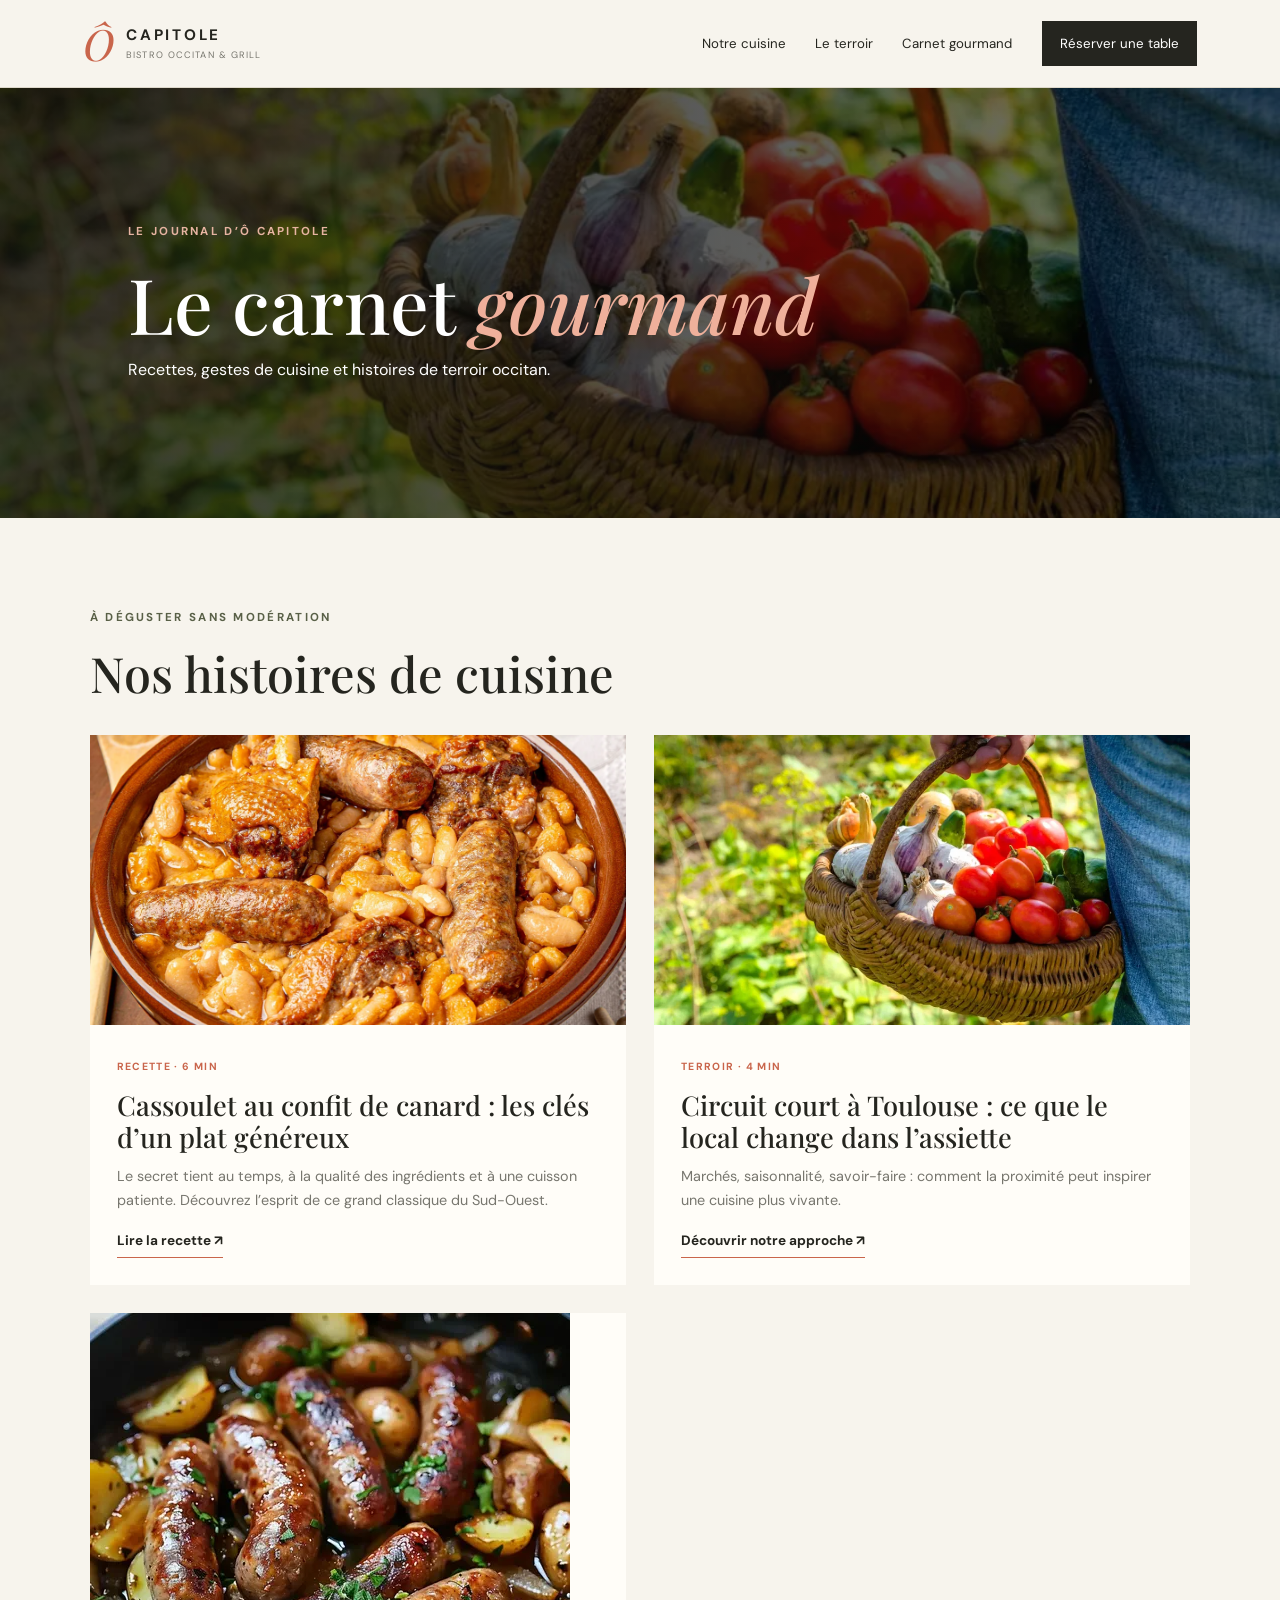
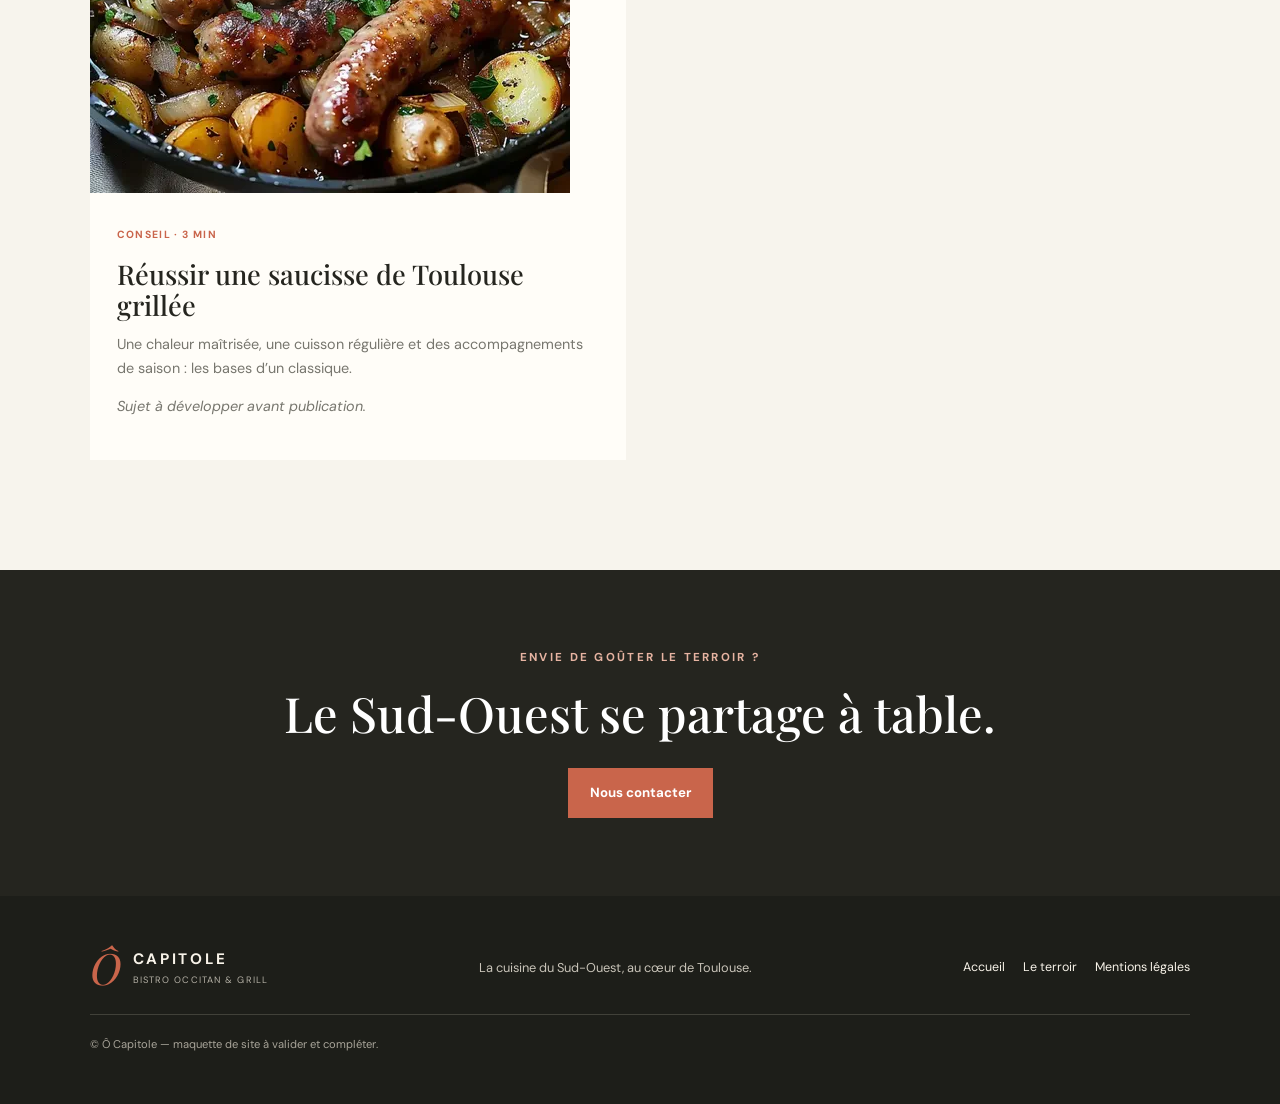
==== conseils.html @ 816a41f7 "FEAT : First commit" ====
<!doctype html>
<html lang="fr"><head><meta charset="utf-8"><meta name="viewport" content="width=device-width, initial-scale=1"><meta name="description" content="Conseils gourmands, recettes occitanes et découvertes du terroir autour de Toulouse avec Ô Capitole."><title>Le carnet gourmand — Ô Capitole</title><link rel="stylesheet" href="assets/style.css"></head>
<body><header class="site-header"><a class="brand" href="index.html"><span class="brand-mark">Ô</span><span><strong>CAPITOLE</strong><small>BISTRO OCCITAN & GRILL</small></span></a><button class="menu-toggle" aria-label="Ouvrir le menu" aria-expanded="false">☰</button><nav class="main-nav"><a href="index.html#cuisine">Notre cuisine</a><a href="producteurs-locaux.html">Le terroir</a><a href="conseils.html" aria-current="page">Carnet gourmand</a><a class="nav-cta" href="index.html#reservation">Réserver une table</a></nav></header>
<main><section class="page-hero"><img src="./assets/images/produits_locaux.webp" alt="Produits frais et ingrédients de saison"><div class="page-hero-overlay"></div><div><p class="eyebrow light">LE JOURNAL D’Ô CAPITOLE</p><h1>Le carnet <em>gourmand</em></h1><p>Recettes, gestes de cuisine et histoires de terroir occitan.</p></div></section>
<section class="section-wrap article-list"><div class="section-heading"><div><p class="eyebrow">À DÉGUSTER SANS MODÉRATION</p><h2>Nos histoires de cuisine</h2></div></div><div class="article-grid">
<article class="article-teaser"><a href="recette-cassoulet.html"><img src="./assets/images/Cassoulet-au-confit-de-canard.webp" alt="Plat mijoté rustique" loading="lazy"></a><div class="article-teaser-body"><span>RECETTE · 6 MIN</span><h2><a href="recette-cassoulet.html">Cassoulet au confit de canard : les clés d’un plat généreux</a></h2><p>Le secret tient au temps, à la qualité des ingrédients et à une cuisson patiente. Découvrez l’esprit de ce grand classique du Sud-Ouest.</p><a class="text-link" href="recette-cassoulet.html">Lire la recette ↗</a></div></article>
<article class="article-teaser"><a href="producteurs-locaux.html"><img src="./assets/images/produits_locaux.webp" alt="Étal de légumes frais" loading="lazy"></a><div class="article-teaser-body"><span>TERROIR · 4 MIN</span><h2><a href="producteurs-locaux.html">Circuit court à Toulouse : ce que le local change dans l’assiette</a></h2><p>Marchés, saisonnalité, savoir-faire : comment la proximité peut inspirer une cuisine plus vivante.</p><a class="text-link" href="producteurs-locaux.html">Découvrir notre approche ↗</a></div></article>
<article class="article-teaser"><img src="./assets/images/saucisse_toulouse_grillee.webp" alt="Viande grillée avec garniture" loading="lazy"><div class="article-teaser-body"><span>CONSEIL · 3 MIN</span><h2>Réussir une saucisse de Toulouse grillée</h2><p>Une chaleur maîtrisée, une cuisson régulière et des accompagnements de saison : les bases d’un classique.</p><p class="draft-note">Sujet à développer avant publication.</p></div></article>
</div></section><section class="reservation"><p class="eyebrow light">ENVIE DE GOÛTER LE TERROIR ?</p><h2>Le Sud-Ouest se partage à table.</h2><a class="button button-coral" href="index.html#reservation">Nous contacter</a></section></main>
<footer class="site-footer"><a class="brand brand-footer" href="index.html"><span class="brand-mark">Ô</span><span><strong>CAPITOLE</strong><small>BISTRO OCCITAN & GRILL</small></span></a><p>La cuisine du Sud-Ouest, au cœur de Toulouse.</p><div><a href="index.html">Accueil</a><a href="producteurs-locaux.html">Le terroir</a><a href="mentions-legales.html">Mentions légales</a></div><small>© Ô Capitole — maquette de site à valider et compléter.</small></footer><script src="assets/main.js"></script></body></html>
---- assets/style.css ----
@import url('https://fonts.googleapis.com/css2?family=DM+Sans:wght@400;500;600;700&family=Playfair+Display:ital,wght@0,500;0,600;0,700;1,500;1,600&display=swap');
:root{--ink:#25251f;--paper:#f7f4ed;--cream:#eee7da;--coral:#c9654b;--olive:#596047;--muted:#77766e;--serif:"Playfair Display",Georgia,serif;--sans:"DM Sans",Arial,sans-serif}
*{box-sizing:border-box}html{scroll-behavior:smooth}body{margin:0;background:var(--paper);color:var(--ink);font-family:var(--sans);line-height:1.65}a{color:inherit;text-decoration:none}img{display:block;max-width:100%;object-fit:cover}h1,h2,h3,p{margin-top:0}h1,h2,h3{font-family:var(--serif);font-weight:500;line-height:1.15}h1{font-size:clamp(2.7rem,6vw,5.6rem)}h2{font-size:clamp(2rem,3.8vw,3.3rem)}h3{font-size:1.55rem}em{color:var(--coral);font-weight:500}.site-header{height:88px;padding:0 6.5%;display:flex;align-items:center;justify-content:space-between;background:var(--paper);position:relative;z-index:10;border-bottom:1px solid #ded8cb}.brand{display:flex;gap:10px;align-items:center;letter-spacing:.12em}.brand-mark{font-family:var(--serif);font-size:2.7rem;line-height:1;color:var(--coral);font-style:italic}.brand strong,.brand small{display:block}.brand strong{font-size:.95rem;letter-spacing:.18em}.brand small{font-size:.58rem;letter-spacing:.12em;color:var(--muted)}.main-nav{display:flex;align-items:center;gap:clamp(14px,2.3vw,32px);font-size:.83rem}.main-nav a:not(.nav-cta):hover,.text-link:hover{color:var(--coral)}.nav-cta{padding:12px 18px;background:var(--ink);color:#fff!important}.menu-toggle{display:none;background:none;border:0;font-size:1.5rem}.hero{height:min(760px,calc(100vh - 88px));min-height:600px;position:relative;display:flex;align-items:center;color:white;overflow:hidden}.hero-image,.hero-shade,.page-hero>img,.page-hero-overlay,.article-hero>img,.article-hero-shade{position:absolute;inset:0;width:100%;height:100%}.hero-image{object-position:center 58%}.hero-shade{background:linear-gradient(90deg,rgba(20,22,18,.83) 0%,rgba(20,22,18,.57) 48%,rgba(20,22,18,.1) 100%)}.hero-content{position:relative;z-index:1;margin-left:10%;max-width:760px;padding:40px 24px 40px 0}.eyebrow{font-size:.72rem;letter-spacing:.2em;font-weight:700;color:var(--olive);margin-bottom:18px}.eyebrow.light{color:#e7b4a2}.hero h1{margin-bottom:22px}.hero h1 em,.manifesto h2 em,.page-hero h1 em,.article-hero h1 em{color:#efb09b}.hero-lead{font-size:1.1rem;max-width:520px;color:#f2eee8}.hero-actions{display:flex;gap:12px;flex-wrap:wrap;margin:30px 0 25px}.button{display:inline-flex;align-items:center;justify-content:center;padding:14px 22px;font-size:.83rem;font-weight:700;transition:transform .2s,background .2s}.button:hover{transform:translateY(-2px)}.button-coral{background:var(--coral);color:#fff}.button-outline{border:1px solid rgba(255,255,255,.8);color:white}.button-dark{background:var(--ink);color:white}.hero-note{font-size:.75rem;color:#eee7dc}.hero-note span{color:#e7a28a;margin-right:8px}.hero-stamp{position:absolute;right:8%;bottom:9%;z-index:2;border:1px solid rgba(255,255,255,.65);border-radius:50%;width:126px;height:126px;display:flex;flex-direction:column;align-items:center;justify-content:center;text-align:center;transform:rotate(8deg)}.hero-stamp strong{font-family:var(--serif);font-size:2rem;line-height:1.1}.hero-stamp span{font-size:.6rem;letter-spacing:.15em;line-height:1.4}.section-wrap{width:min(1180px,86%);margin:0 auto}.intro{display:grid;grid-template-columns:1fr 1fr;gap:8%;align-items:center;padding:110px 0}.intro h2{margin:0}.intro>p{font-size:1.02rem;color:#5d5c54;max-width:540px;margin:0}.specialties{padding:20px 0 110px}.section-heading{display:flex;justify-content:space-between;align-items:end;gap:25px;margin-bottom:34px}.section-heading h2{margin-bottom:0}.text-link{font-size:.85rem;font-weight:700;border-bottom:1px solid var(--coral);padding-bottom:5px;display:inline-block}.dish-grid{display:grid;grid-template-columns:repeat(3,1fr);gap:22px}.dish-card{background:#fffdf8}.dish-card img{width:100%;height:260px}.dish-info{padding:25px 24px 28px}.dish-number,.journal-card span,.article-teaser-body>span{font-size:.65rem;font-weight:700;letter-spacing:.13em;color:var(--coral)}.dish-info h3{margin:12px 0}.dish-info p{font-size:.88rem;color:var(--muted);margin-bottom:0}.disclaimer{font-size:.75rem;color:#77766e;font-style:italic;margin-top:18px}.manifesto{position:relative;min-height:550px;display:flex;align-items:center;color:white;overflow:hidden}.manifesto>img{position:absolute;inset:0;width:100%;height:100%;filter:brightness(.53)}.manifesto-panel{position:relative;max-width:690px;margin-left:12%;padding:70px 30px 70px 0}.manifesto h2{font-size:clamp(2.2rem,4.3vw,3.8rem)}.manifesto-panel>p:not(.eyebrow){max-width:540px;color:#eee9df}.manifesto .button{margin-top:14px}.experience{display:grid;grid-template-columns:1fr 1fr;gap:8%;align-items:center;padding:110px 0}.experience p:not(.eyebrow){color:var(--muted)}.experience img{height:460px;width:100%}.features{display:flex;flex-wrap:wrap;gap:12px 22px;margin-top:26px;font-size:.78rem;font-weight:600}.features span:before{content:"✦";color:var(--coral);margin-right:7px}.journal{padding:15px 0 110px}.journal-grid{display:grid;grid-template-columns:1fr 1fr;gap:24px}.journal-card{display:grid;grid-template-columns:44% 1fr;background:#fffdf8}.journal-card img{height:100%;min-height:230px;width:100%}.journal-card>div{padding:25px}.journal-card h3{margin:12px 0;font-size:1.45rem}.journal-card p{color:var(--muted);font-size:.85rem;margin:0}.reservation{padding:78px 20px;text-align:center;background:var(--ink);color:white}.reservation h2{margin-bottom:12px}.reservation>p:not(.eyebrow){color:#d7d2c8}.reservation .button{margin-top:15px}.reservation small{display:block;margin-top:15px;font-size:.7rem;color:#b8b4aa}.location{display:grid;grid-template-columns:1fr 1fr;gap:10%;padding:95px 0;align-items:center}.location p{color:var(--muted)}.location-note{min-height:210px;background:var(--cream);display:flex;flex-direction:column;align-items:center;justify-content:center;text-align:center;padding:28px}.location-icon{font-size:2.2rem;color:var(--coral)}.location-note strong{letter-spacing:.2em}.location-note small{font-size:.72rem;color:var(--muted);margin-top:18px}.site-footer{background:#1d1e19;color:#f8f3e9;padding:50px 7%;display:flex;align-items:center;justify-content:space-between;gap:25px;flex-wrap:wrap}.brand-footer small{color:#b5b1a6}.site-footer p{font-size:.8rem;color:#c9c4b9;margin:0}.site-footer>div{display:flex;gap:18px;font-size:.78rem}.site-footer>small{width:100%;border-top:1px solid #414139;padding-top:20px;color:#a8a499;font-size:.7rem}.page-hero{height:430px;position:relative;display:flex;align-items:center;color:white;overflow:hidden}.page-hero>img{filter:brightness(.47)}.page-hero-overlay{background:linear-gradient(90deg,rgba(20,22,18,.65),transparent)}.page-hero>div:last-child{position:relative;margin-left:10%;max-width:740px;padding-right:25px}.page-hero h1{margin-bottom:10px}.page-hero p:last-child{margin-bottom:0}.article-list{padding:90px 0 110px}.article-grid{display:grid;grid-template-columns:repeat(2,1fr);gap:28px}.article-teaser{background:#fffdf8}.article-teaser>a:first-child img{width:100%;height:290px}.article-teaser-body{padding:27px}.article-teaser-body h2{font-size:1.7rem;margin:12px 0}.article-teaser-body h2 a:hover{color:var(--coral)}.article-teaser-body p{color:var(--muted);font-size:.9rem}.draft-note{font-style:italic;font-size:.78rem}.article-hero{position:relative;min-height:530px;display:flex;align-items:end;color:white;overflow:hidden}.article-hero>img{filter:brightness(.45)}.article-hero-shade{background:linear-gradient(0deg,rgba(19,20,17,.86),rgba(19,20,17,.05) 100%)}.article-hero>div:last-child{position:relative;max-width:900px;margin:0 auto;width:80%;padding:60px 0}.article-hero h1{font-size:clamp(2.4rem,5vw,4.5rem);max-width:900px;margin:15px 0}.article-hero>div:last-child>p:last-child{max-width:650px;color:#eee8dd}.back-link{font-size:.8rem;border-bottom:1px solid rgba(255,255,255,.7);padding-bottom:4px}.prose{max-width:760px;margin:0 auto}.article-body{padding:70px 24px 90px}.prose p,.prose li{color:#56564f}.prose .lead{font-family:var(--serif);font-size:1.4rem;line-height:1.5;color:var(--ink)}.prose h2{font-size:2rem;margin-top:45px;margin-bottom:16px}.prose li{padding-left:5px;margin-bottom:9px}.prose ul,.prose ol{padding-left:24px}.recipe-meta{display:flex;gap:12px;flex-wrap:wrap;margin:28px 0;padding:20px 0;border-top:1px solid #d9d2c5;border-bottom:1px solid #d9d2c5}.recipe-meta span{display:flex;flex-direction:column;min-width:130px;font-size:.83rem}.recipe-meta strong{font-size:.68rem;letter-spacing:.1em;text-transform:uppercase;color:var(--olive)}blockquote{font-family:var(--serif);font-size:1.55rem;line-height:1.5;border-left:3px solid var(--coral);padding:8px 0 8px 25px;margin:38px 0;color:var(--olive)}.related{padding:0 0 90px}.related h2{margin-bottom:20px}.legal{padding:70px 0 100px;min-height:65vh}.legal h1{font-size:3.4rem}.legal h2{font-size:1.7rem;margin-top:30px}.legal p{max-width:800px}
@media(max-width:900px){.site-header{padding:0 5%;height:78px}.menu-toggle{display:block;cursor:pointer}.main-nav{display:none;position:absolute;top:78px;left:0;right:0;background:var(--paper);padding:24px 6%;align-items:stretch;flex-direction:column;gap:18px;border-bottom:1px solid #ded8cb}.main-nav.is-open{display:flex}.nav-cta{text-align:center}.hero{min-height:620px}.hero-content{margin-left:7%;max-width:650px}.hero-stamp{right:5%;bottom:5%;width:100px;height:100px}.intro{padding:80px 0;gap:5%}.dish-grid{gap:14px}.dish-card img{height:210px}.dish-info{padding:20px 17px}.dish-info h3{font-size:1.3rem}.experience{padding:80px 0;gap:5%}.experience img{height:390px}.journal-card{grid-template-columns:1fr}.journal-card img{height:200px}.journal-card>div{padding:20px}.site-footer{align-items:flex-start}.site-footer p{width:100%}}
@media(max-width:620px){.hero{min-height:660px;height:auto}.hero-content{margin-left:7%;padding:65px 22px 110px 0}.hero-shade{background:linear-gradient(90deg,rgba(20,22,18,.83),rgba(20,22,18,.36))}.hero-stamp{width:80px;height:80px;right:5%;bottom:4%}.hero-stamp strong{font-size:1.35rem}.hero-stamp span{font-size:.48rem}.hero-note{max-width:280px}.intro,.experience,.location{grid-template-columns:1fr;gap:24px}.intro{padding:70px 0}.specialties{padding-bottom:70px}.section-heading{align-items:flex-start;flex-direction:column}.dish-grid,.article-grid{grid-template-columns:1fr}.dish-card img{height:260px}.manifesto{min-height:590px}.manifesto-panel{margin-left:7%;padding-right:7%}.experience{padding:70px 0}.experience img{height:300px}.journal{padding-bottom:70px}.journal-grid{grid-template-columns:1fr}.journal-card{grid-template-columns:40% 1fr}.journal-card img{height:100%;min-height:210px}.journal-card h3{font-size:1.15rem}.journal-card>div{padding:17px}.location{padding:70px 0}.site-footer{padding:40px 7%;gap:18px}.site-footer>div{flex-wrap:wrap}.page-hero{height:380px}.page-hero>div:last-child{margin-left:7%}.article-hero{min-height:520px}.article-hero>div:last-child{width:86%;padding:45px 0}.article-body{padding:50px 7% 70px}.prose .lead{font-size:1.2rem}.prose h2{font-size:1.7rem}.recipe-meta{gap:15px}.recipe-meta span{min-width:42%}}
@media(prefers-reduced-motion:reduce){html{scroll-behavior:auto}*,*::before,*::after{transition:none!important}}
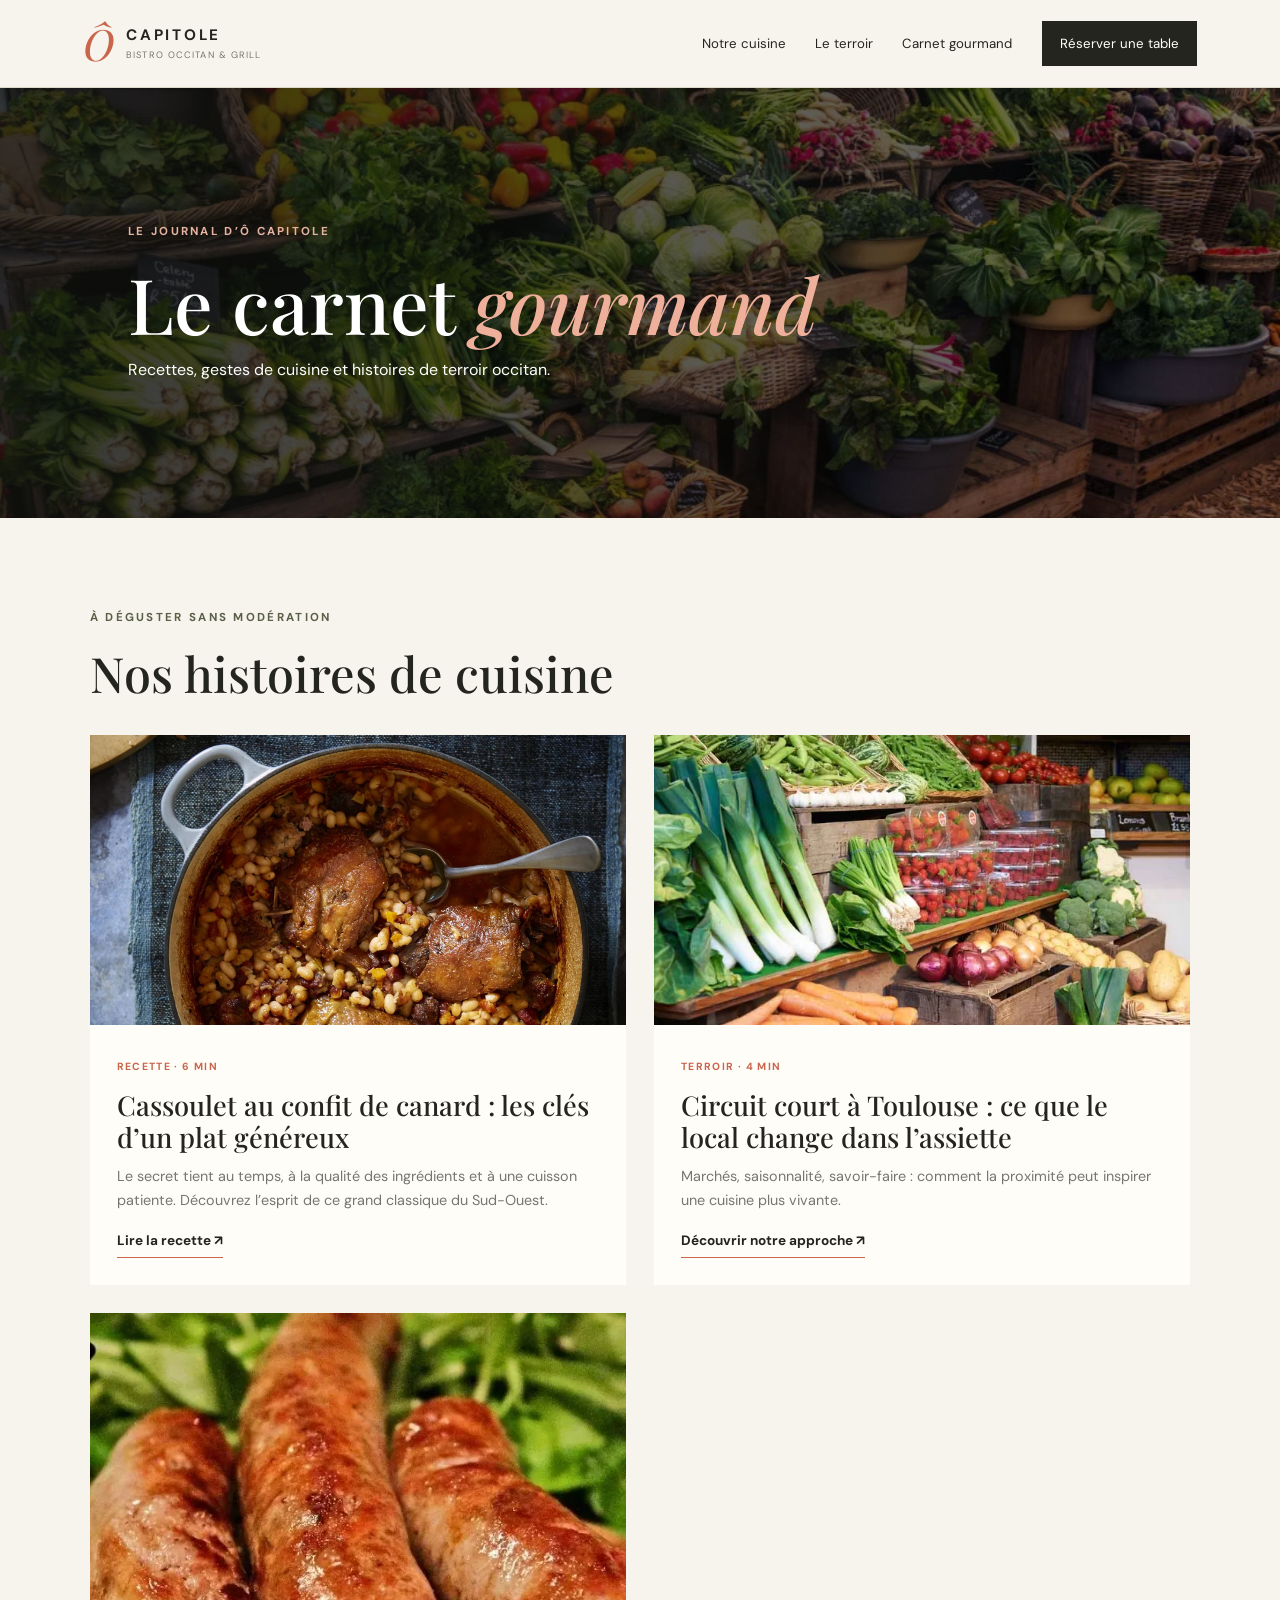
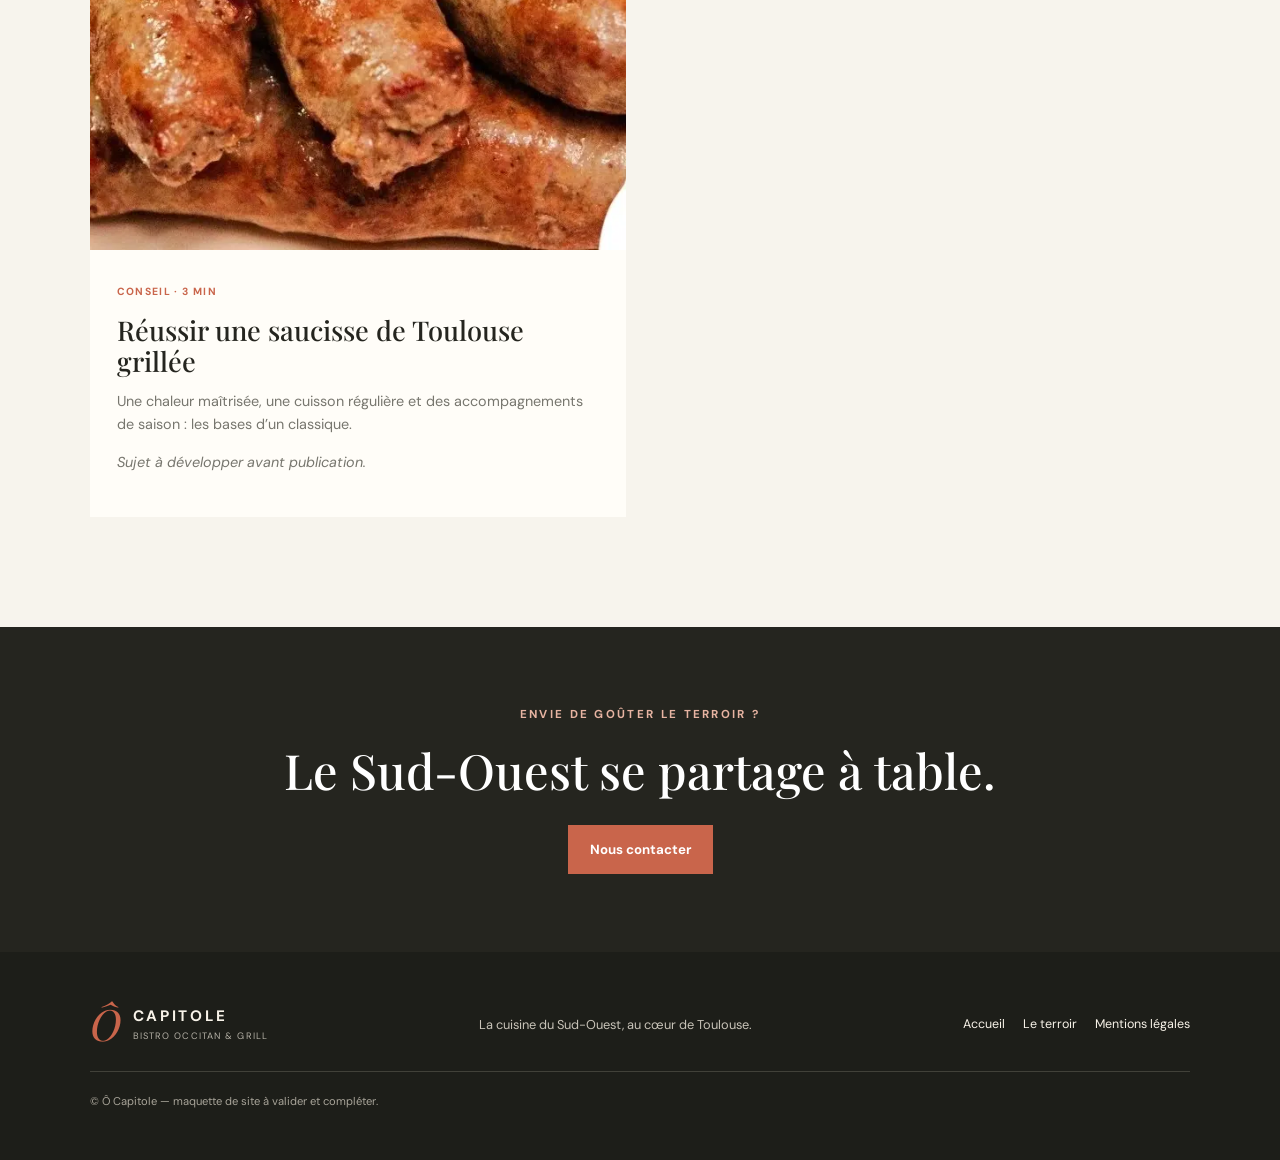
==== commit ca634dad: "UPDATE : Mise à jour des images converti en webp" ====
--- a/conseils.html
+++ b/conseils.html
@@ -1,10 +1,10 @@
 <!doctype html>
 <html lang="fr"><head><meta charset="utf-8"><meta name="viewport" content="width=device-width, initial-scale=1"><meta name="description" content="Conseils gourmands, recettes occitanes et découvertes du terroir autour de Toulouse avec Ô Capitole."><title>Le carnet gourmand — Ô Capitole</title><link rel="stylesheet" href="assets/style.css"></head>
 <body><header class="site-header"><a class="brand" href="index.html"><span class="brand-mark">Ô</span><span><strong>CAPITOLE</strong><small>BISTRO OCCITAN & GRILL</small></span></a><button class="menu-toggle" aria-label="Ouvrir le menu" aria-expanded="false">☰</button><nav class="main-nav"><a href="index.html#cuisine">Notre cuisine</a><a href="producteurs-locaux.html">Le terroir</a><a href="conseils.html" aria-current="page">Carnet gourmand</a><a class="nav-cta" href="index.html#reservation">Réserver une table</a></nav></header>
-<main><section class="page-hero"><img src="./assets/images/produits_locaux.webp" alt="Produits frais et ingrédients de saison"><div class="page-hero-overlay"></div><div><p class="eyebrow light">LE JOURNAL D’Ô CAPITOLE</p><h1>Le carnet <em>gourmand</em></h1><p>Recettes, gestes de cuisine et histoires de terroir occitan.</p></div></section>
+<main><section class="page-hero"><img src="./assets/images/produit-locaux1.webp" alt="Produits frais et ingrédients de saison"><div class="page-hero-overlay"></div><div><p class="eyebrow light">LE JOURNAL D’Ô CAPITOLE</p><h1>Le carnet <em>gourmand</em></h1><p>Recettes, gestes de cuisine et histoires de terroir occitan.</p></div></section>
 <section class="section-wrap article-list"><div class="section-heading"><div><p class="eyebrow">À DÉGUSTER SANS MODÉRATION</p><h2>Nos histoires de cuisine</h2></div></div><div class="article-grid">
-<article class="article-teaser"><a href="recette-cassoulet.html"><img src="./assets/images/Cassoulet-au-confit-de-canard.webp" alt="Plat mijoté rustique" loading="lazy"></a><div class="article-teaser-body"><span>RECETTE · 6 MIN</span><h2><a href="recette-cassoulet.html">Cassoulet au confit de canard : les clés d’un plat généreux</a></h2><p>Le secret tient au temps, à la qualité des ingrédients et à une cuisson patiente. Découvrez l’esprit de ce grand classique du Sud-Ouest.</p><a class="text-link" href="recette-cassoulet.html">Lire la recette ↗</a></div></article>
-<article class="article-teaser"><a href="producteurs-locaux.html"><img src="./assets/images/produits_locaux.webp" alt="Étal de légumes frais" loading="lazy"></a><div class="article-teaser-body"><span>TERROIR · 4 MIN</span><h2><a href="producteurs-locaux.html">Circuit court à Toulouse : ce que le local change dans l’assiette</a></h2><p>Marchés, saisonnalité, savoir-faire : comment la proximité peut inspirer une cuisine plus vivante.</p><a class="text-link" href="producteurs-locaux.html">Découvrir notre approche ↗</a></div></article>
-<article class="article-teaser"><img src="./assets/images/saucisse_toulouse_grillee.webp" alt="Viande grillée avec garniture" loading="lazy"><div class="article-teaser-body"><span>CONSEIL · 3 MIN</span><h2>Réussir une saucisse de Toulouse grillée</h2><p>Une chaleur maîtrisée, une cuisson régulière et des accompagnements de saison : les bases d’un classique.</p><p class="draft-note">Sujet à développer avant publication.</p></div></article>
+<article class="article-teaser"><a href="recette-cassoulet.html"><img src="./assets/images/cassoulet-confit-de-canard3.webp" alt="Plat mijoté rustique" loading="lazy"></a><div class="article-teaser-body"><span>RECETTE · 6 MIN</span><h2><a href="recette-cassoulet.html">Cassoulet au confit de canard : les clés d’un plat généreux</a></h2><p>Le secret tient au temps, à la qualité des ingrédients et à une cuisson patiente. Découvrez l’esprit de ce grand classique du Sud-Ouest.</p><a class="text-link" href="recette-cassoulet.html">Lire la recette ↗</a></div></article>
+<article class="article-teaser"><a href="producteurs-locaux.html"><img src="./assets/images/produit-locaux2.webp" alt="Étal de légumes frais" loading="lazy"></a><div class="article-teaser-body"><span>TERROIR · 4 MIN</span><h2><a href="producteurs-locaux.html">Circuit court à Toulouse : ce que le local change dans l’assiette</a></h2><p>Marchés, saisonnalité, savoir-faire : comment la proximité peut inspirer une cuisine plus vivante.</p><a class="text-link" href="producteurs-locaux.html">Découvrir notre approche ↗</a></div></article>
+<article class="article-teaser"><img src="./assets/images/saucisse_toulouse_grillee2.webp" alt="Viande grillée avec garniture" loading="lazy"><div class="article-teaser-body"><span>CONSEIL · 3 MIN</span><h2>Réussir une saucisse de Toulouse grillée</h2><p>Une chaleur maîtrisée, une cuisson régulière et des accompagnements de saison : les bases d’un classique.</p><p class="draft-note">Sujet à développer avant publication.</p></div></article>
 </div></section><section class="reservation"><p class="eyebrow light">ENVIE DE GOÛTER LE TERROIR ?</p><h2>Le Sud-Ouest se partage à table.</h2><a class="button button-coral" href="index.html#reservation">Nous contacter</a></section></main>
 <footer class="site-footer"><a class="brand brand-footer" href="index.html"><span class="brand-mark">Ô</span><span><strong>CAPITOLE</strong><small>BISTRO OCCITAN & GRILL</small></span></a><p>La cuisine du Sud-Ouest, au cœur de Toulouse.</p><div><a href="index.html">Accueil</a><a href="producteurs-locaux.html">Le terroir</a><a href="mentions-legales.html">Mentions légales</a></div><small>© Ô Capitole — maquette de site à valider et compléter.</small></footer><script src="assets/main.js"></script></body></html>
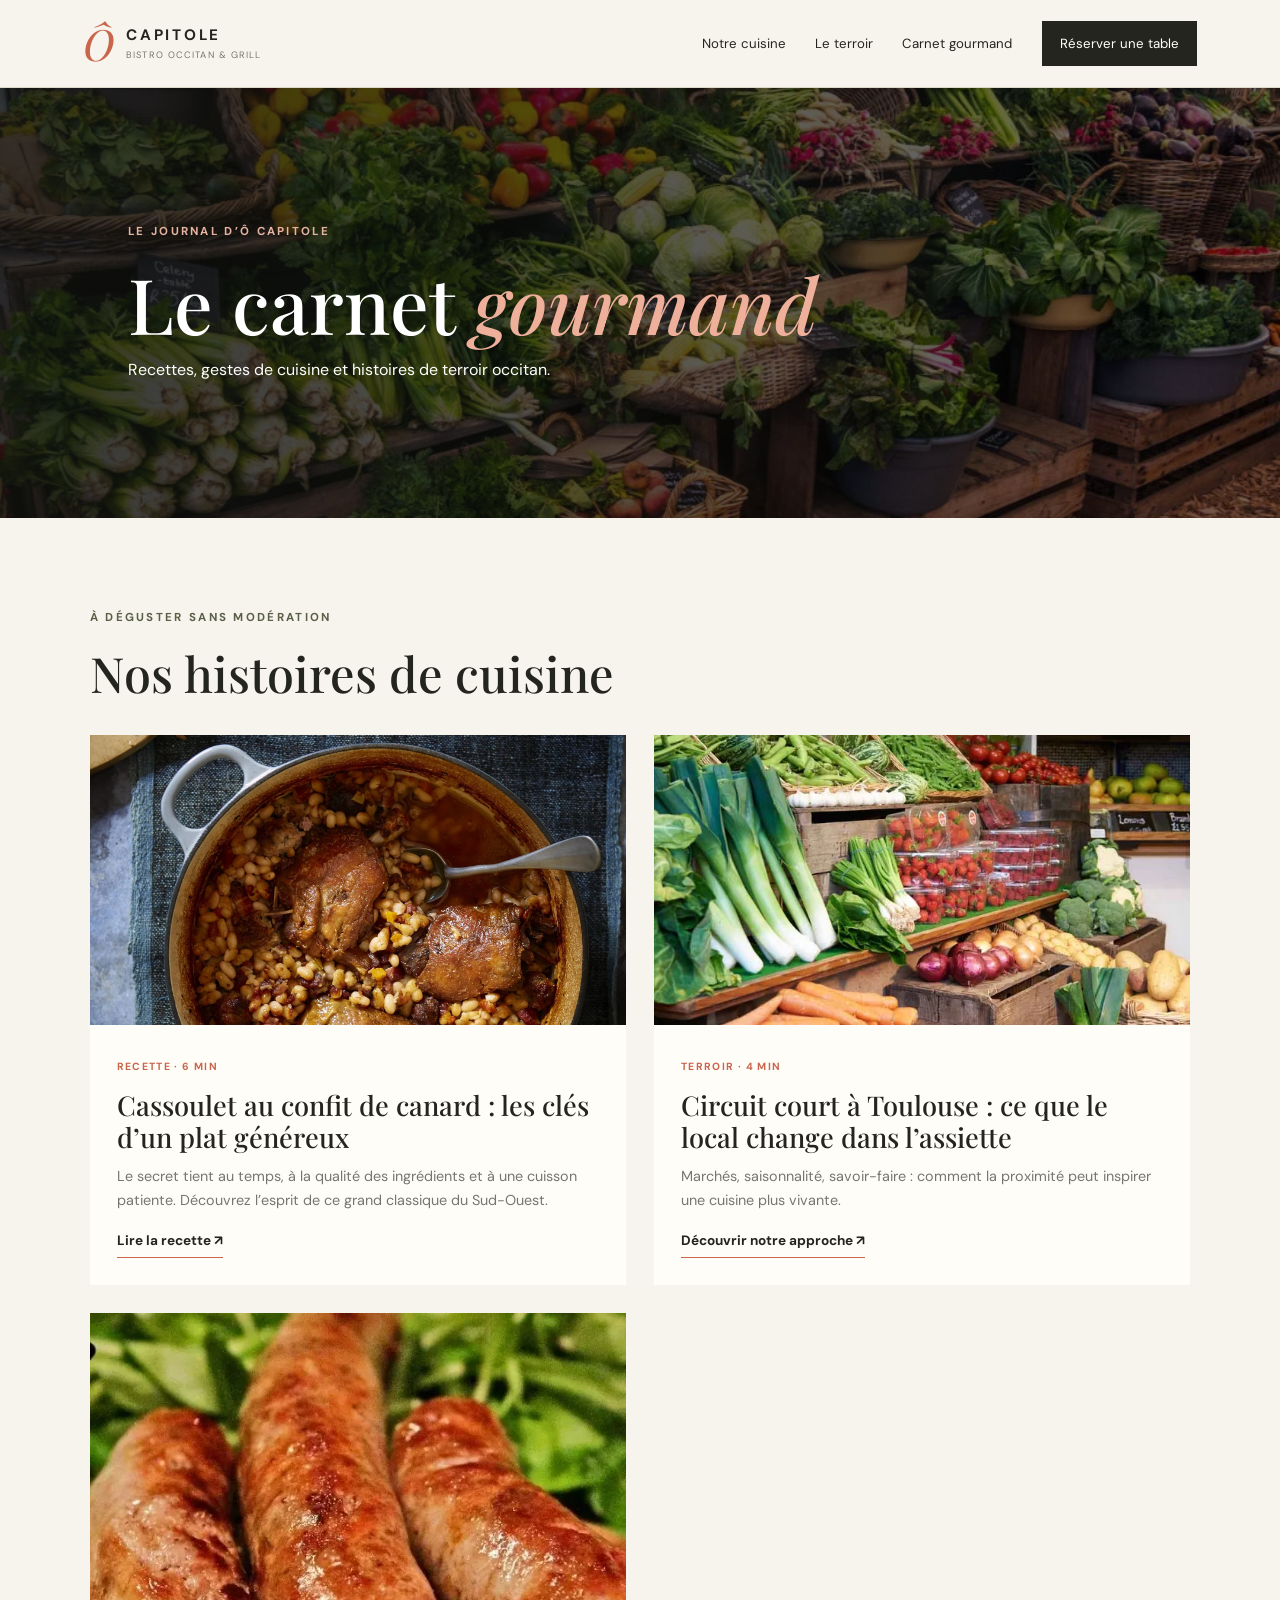
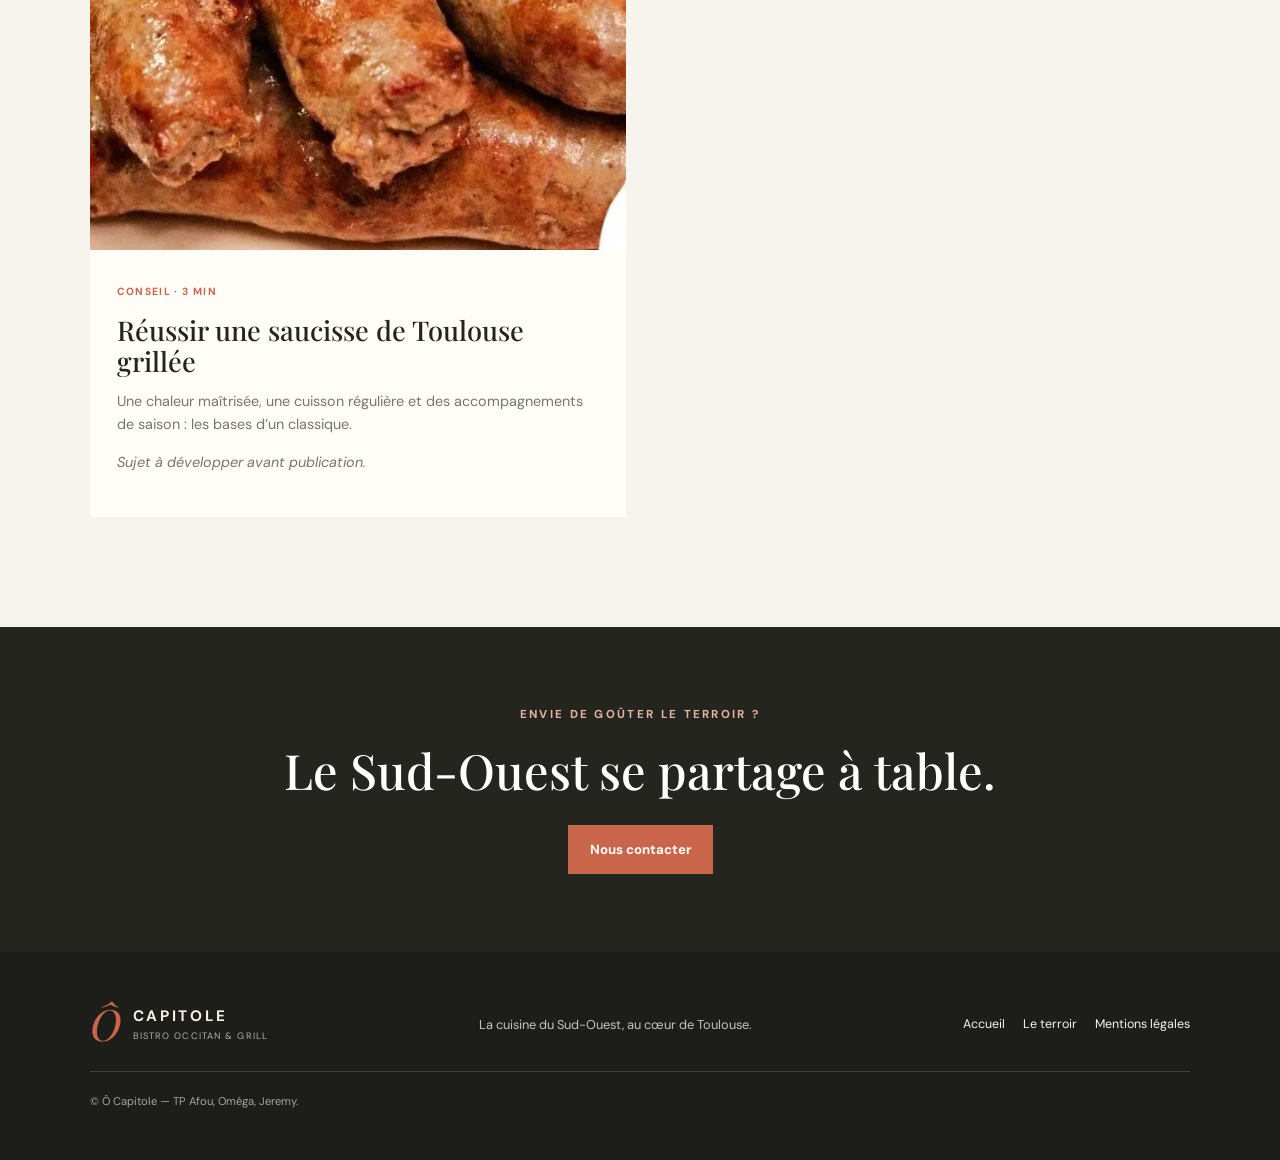
==== commit c1678274: "UPDATE : HEAD SEO, SMO" ====
--- a/conseils.html
+++ b/conseils.html
@@ -1,10 +1,128 @@
 <!doctype html>
-<html lang="fr"><head><meta charset="utf-8"><meta name="viewport" content="width=device-width, initial-scale=1"><meta name="description" content="Conseils gourmands, recettes occitanes et découvertes du terroir autour de Toulouse avec Ô Capitole."><title>Le carnet gourmand — Ô Capitole</title><link rel="stylesheet" href="assets/style.css"></head>
-<body><header class="site-header"><a class="brand" href="index.html"><span class="brand-mark">Ô</span><span><strong>CAPITOLE</strong><small>BISTRO OCCITAN & GRILL</small></span></a><button class="menu-toggle" aria-label="Ouvrir le menu" aria-expanded="false">☰</button><nav class="main-nav"><a href="index.html#cuisine">Notre cuisine</a><a href="producteurs-locaux.html">Le terroir</a><a href="conseils.html" aria-current="page">Carnet gourmand</a><a class="nav-cta" href="index.html#reservation">Réserver une table</a></nav></header>
-<main><section class="page-hero"><img src="./assets/images/produit-locaux1.webp" alt="Produits frais et ingrédients de saison"><div class="page-hero-overlay"></div><div><p class="eyebrow light">LE JOURNAL D’Ô CAPITOLE</p><h1>Le carnet <em>gourmand</em></h1><p>Recettes, gestes de cuisine et histoires de terroir occitan.</p></div></section>
-<section class="section-wrap article-list"><div class="section-heading"><div><p class="eyebrow">À DÉGUSTER SANS MODÉRATION</p><h2>Nos histoires de cuisine</h2></div></div><div class="article-grid">
-<article class="article-teaser"><a href="recette-cassoulet.html"><img src="./assets/images/cassoulet-confit-de-canard3.webp" alt="Plat mijoté rustique" loading="lazy"></a><div class="article-teaser-body"><span>RECETTE · 6 MIN</span><h2><a href="recette-cassoulet.html">Cassoulet au confit de canard : les clés d’un plat généreux</a></h2><p>Le secret tient au temps, à la qualité des ingrédients et à une cuisson patiente. Découvrez l’esprit de ce grand classique du Sud-Ouest.</p><a class="text-link" href="recette-cassoulet.html">Lire la recette ↗</a></div></article>
-<article class="article-teaser"><a href="producteurs-locaux.html"><img src="./assets/images/produit-locaux2.webp" alt="Étal de légumes frais" loading="lazy"></a><div class="article-teaser-body"><span>TERROIR · 4 MIN</span><h2><a href="producteurs-locaux.html">Circuit court à Toulouse : ce que le local change dans l’assiette</a></h2><p>Marchés, saisonnalité, savoir-faire : comment la proximité peut inspirer une cuisine plus vivante.</p><a class="text-link" href="producteurs-locaux.html">Découvrir notre approche ↗</a></div></article>
-<article class="article-teaser"><img src="./assets/images/saucisse_toulouse_grillee2.webp" alt="Viande grillée avec garniture" loading="lazy"><div class="article-teaser-body"><span>CONSEIL · 3 MIN</span><h2>Réussir une saucisse de Toulouse grillée</h2><p>Une chaleur maîtrisée, une cuisson régulière et des accompagnements de saison : les bases d’un classique.</p><p class="draft-note">Sujet à développer avant publication.</p></div></article>
-</div></section><section class="reservation"><p class="eyebrow light">ENVIE DE GOÛTER LE TERROIR ?</p><h2>Le Sud-Ouest se partage à table.</h2><a class="button button-coral" href="index.html#reservation">Nous contacter</a></section></main>
-<footer class="site-footer"><a class="brand brand-footer" href="index.html"><span class="brand-mark">Ô</span><span><strong>CAPITOLE</strong><small>BISTRO OCCITAN & GRILL</small></span></a><p>La cuisine du Sud-Ouest, au cœur de Toulouse.</p><div><a href="index.html">Accueil</a><a href="producteurs-locaux.html">Le terroir</a><a href="mentions-legales.html">Mentions légales</a></div><small>© Ô Capitole — maquette de site à valider et compléter.</small></footer><script src="assets/main.js"></script></body></html>+<html lang="fr">
+<head>
+  <meta charset="utf-8">
+  <meta name="viewport" content="width=device-width, initial-scale=1">
+  
+  <!-- SEO de base -->
+  <title>Le carnet gourmand — Conseils et Recettes de l'Ô Capitole Toulouse</title>
+  <meta name="description" content="Conseils gourmands, recettes occitanes traditionnelles et découvertes du terroir autour de Toulouse avec Ô Capitole.">
+  <meta name="robots" content="index, follow">
+  <link rel="canonical" href="https://www.ocapitole.fr/conseils.html">
+  <meta name="theme-color" content="#25251f">
+
+  <!-- Open Graph / SMO (Partage Réseaux Sociaux) -->
+  <meta property="og:type" content="website">
+  <meta property="og:url" content="https://www.ocapitole.fr/conseils.html">
+  <meta property="og:title" content="Le carnet gourmand — Ô Capitole Toulouse">
+  <meta property="og:description" content="Recettes, gestes de cuisine et histoires de terroir occitan à Toulouse.">
+  <meta property="og:image" content="https://www.ocapitole.fr/assets/images/produit-locaux1.webp">
+  <meta property="og:locale" content="fr_FR">
+
+  <!-- Twitter Cards -->
+  <meta name="twitter:card" content="summary_large_image">
+  <meta name="twitter:title" content="Le carnet gourmand — Ô Capitole Toulouse">
+  <meta name="twitter:description" content="Recettes, gestes de cuisine et histoires de terroir occitan.">
+  <meta name="twitter:image" content="https://www.ocapitole.fr/assets/images/produit-locaux1.webp">
+
+  <!-- Stylesheet -->
+  <link rel="stylesheet" href="assets/style.css">
+</head>
+<body>
+<header class="site-header">
+  <a class="brand" href="index.html" aria-label="Ô Capitole, accueil">
+    <span class="brand-mark">Ô</span>
+    <span><strong>CAPITOLE</strong><small>BISTRO OCCITAN & GRILL</small></span>
+  </a>
+  <button class="menu-toggle" aria-label="Ouvrir le menu" aria-expanded="false">☰</button>
+  <nav class="main-nav" aria-label="Navigation principale">
+    <a href="index.html#cuisine">Notre cuisine</a>
+    <a href="producteurs-locaux.html">Le terroir</a>
+    <a href="conseils.html" aria-current="page">Carnet gourmand</a>
+    <a class="nav-cta" href="index.html#reservation">Réserver une table</a>
+  </nav>
+</header>
+
+<main>
+  <section class="page-hero">
+    <img src="./assets/images/produit-locaux1.webp" alt="Produits frais et ingrédients de saison du terroir toulousain">
+    <div class="page-hero-overlay"></div>
+    <div>
+      <p class="eyebrow light">LE JOURNAL D’Ô CAPITOLE</p>
+      <h1>Le carnet <em>gourmand</em></h1>
+      <p>Recettes, gestes de cuisine et histoires de terroir occitan.</p>
+    </div>
+  </section>
+
+  <section class="section-wrap article-list">
+    <div class="section-heading">
+      <div>
+        <p class="eyebrow">À DÉGUSTER SANS MODÉRATION</p>
+        <h2>Nos histoires de cuisine</h2>
+      </div>
+    </div>
+    
+    <div class="article-grid">
+      <!-- Article 1 -->
+      <article class="article-teaser">
+        <a href="recette-cassoulet.html">
+          <img src="./assets/images/cassoulet-confit-de-canard3.webp" alt="Plat de cassoulet mijoté rustique aux saveurs du Sud-Ouest" loading="lazy">
+        </a>
+        <div class="article-teaser-body">
+          <span>RECETTE · 6 MIN</span>
+          <h2><a href="recette-cassoulet.html">Cassoulet au confit de canard : les clés d’un plat généreux</a></h2>
+          <p>Le secret tient au temps, à la qualité des ingrédients et à une cuisson patiente. Découvrez l’esprit de ce grand classique du Sud-Ouest.</p>
+          <a class="text-link" href="recette-cassoulet.html">Lire la recette ↗</a>
+        </div>
+      </article>
+
+      <!-- Article 2 -->
+      <article class="article-teaser">
+        <a href="producteurs-locaux.html">
+          <img src="./assets/images/produit-locaux2.webp" alt="Étal de légumes frais issus de producteurs locaux près de Toulouse" loading="lazy">
+        </a>
+        <div class="article-teaser-body">
+          <span>TERROIR · 4 MIN</span>
+          <h2><a href="producteurs-locaux.html">Circuit court à Toulouse : ce que le local change dans l’assiette</a></h2>
+          <p>Marchés, saisonnalité, savoir-faire : comment la proximité peut inspirer une cuisine plus vivante.</p>
+          <a class="text-link" href="producteurs-locaux.html">Découvrir notre approche ↗</a>
+        </div>
+      </article>
+
+      <!-- Article 3 (Brouillon) -->
+      <article class="article-teaser">
+        <img src="./assets/images/saucisse_toulouse_grillee2.webp" alt="Saucisse de Toulouse grillée avec garniture de saison" loading="lazy">
+        <div class="article-teaser-body">
+          <span>CONSEIL · 3 MIN</span>
+          <h2>Réussir une saucisse de Toulouse grillée</h2>
+          <p>Une chaleur maîtrisée, une cuisson régulière et des accompagnements de saison : les bases d’un classique.</p>
+          <p class="draft-note">Sujet à développer avant publication.</p>
+        </div>
+      </article>
+    </div>
+  </section>
+
+  <section class="reservation">
+    <p class="eyebrow light">ENVIE DE GOÛTER LE TERROIR ?</p>
+    <h2>Le Sud-Ouest se partage à table.</h2>
+    <a class="button button-coral" href="index.html#reservation">Nous contacter</a>
+  </section>
+</main>
+
+<footer class="site-footer">
+  <a class="brand brand-footer" href="index.html">
+    <span class="brand-mark">Ô</span>
+    <span><strong>CAPITOLE</strong><small>BISTRO OCCITAN & GRILL</small></span>
+  </a>
+  <p>La cuisine du Sud-Ouest, au cœur de Toulouse.</p>
+  <div>
+    <a href="index.html">Accueil</a>
+    <a href="producteurs-locaux.html">Le terroir</a>
+    <a href="mentions-legales.html">Mentions légales</a>
+  </div>
+  <small>© Ô Capitole — TP Afou, Oméga, Jeremy.</small>
+</footer>
+
+<script src="assets/main.js"></script>
+</body>
+</html>
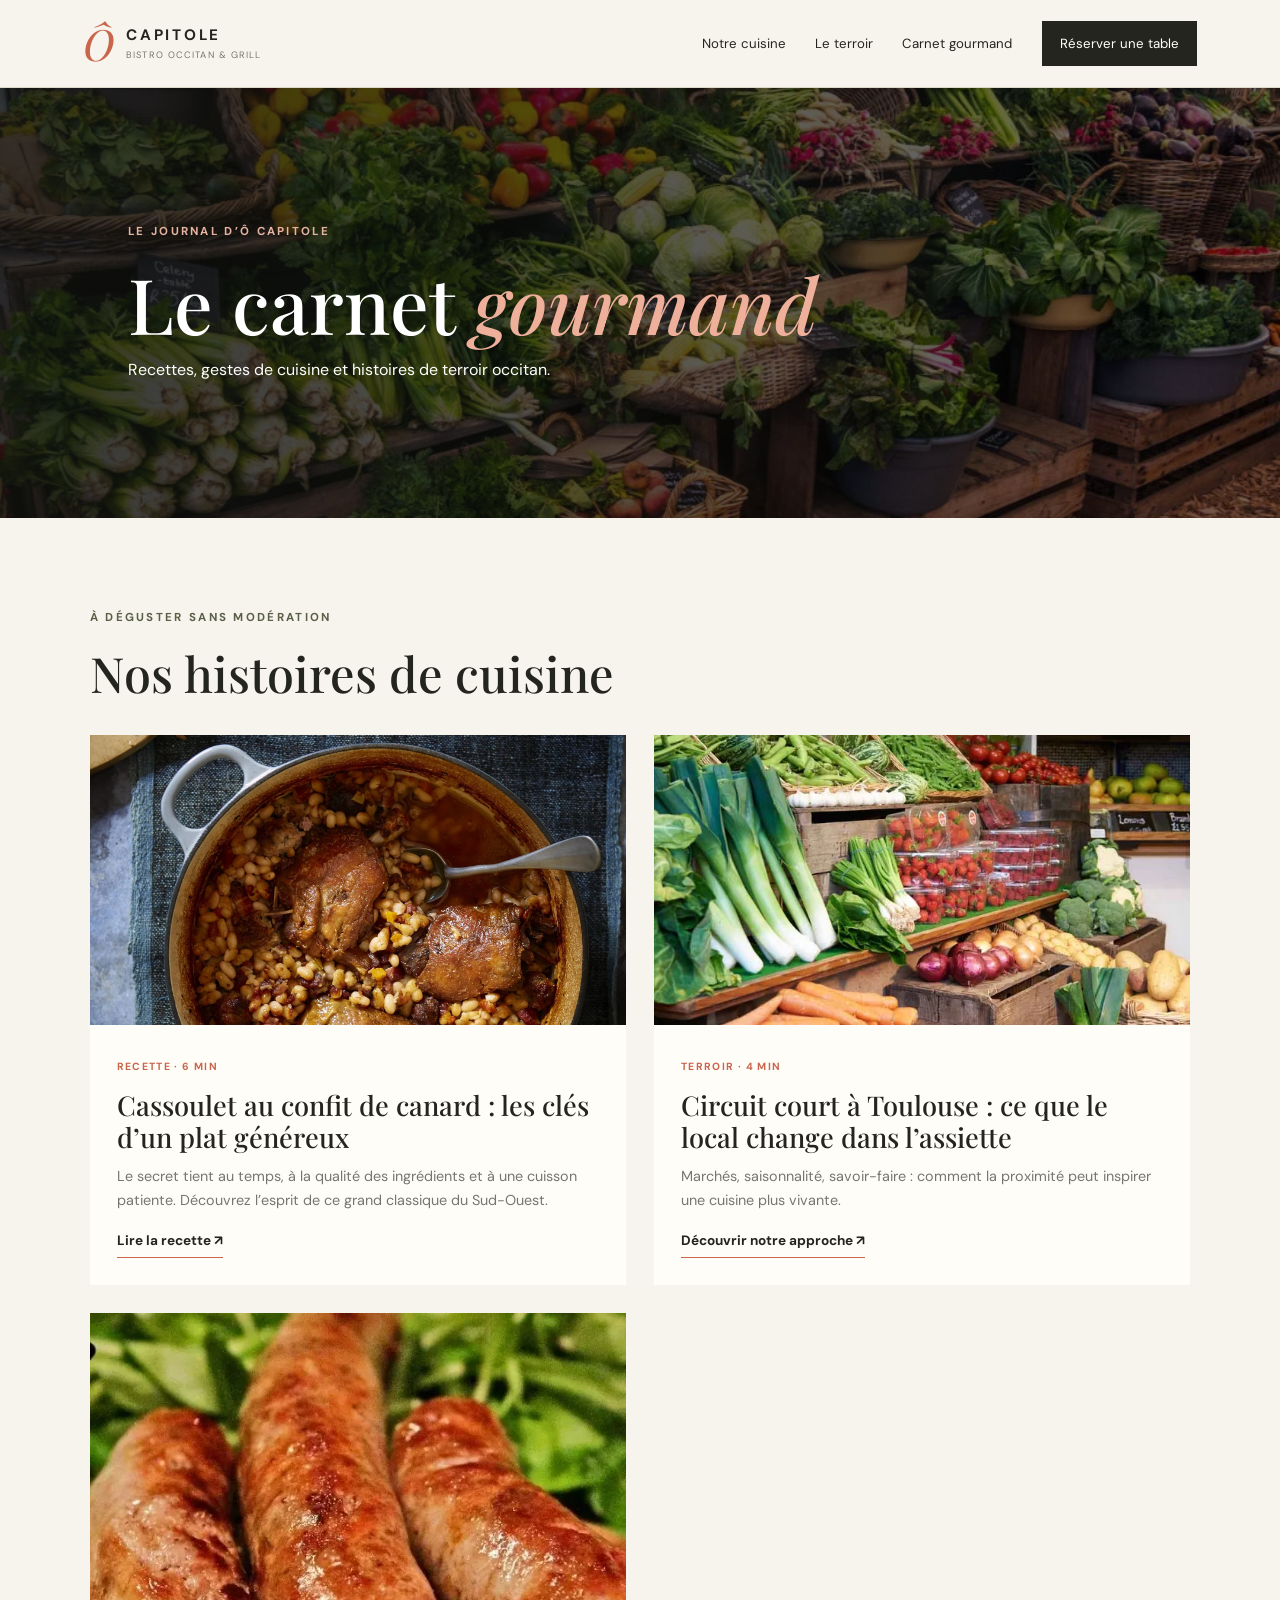
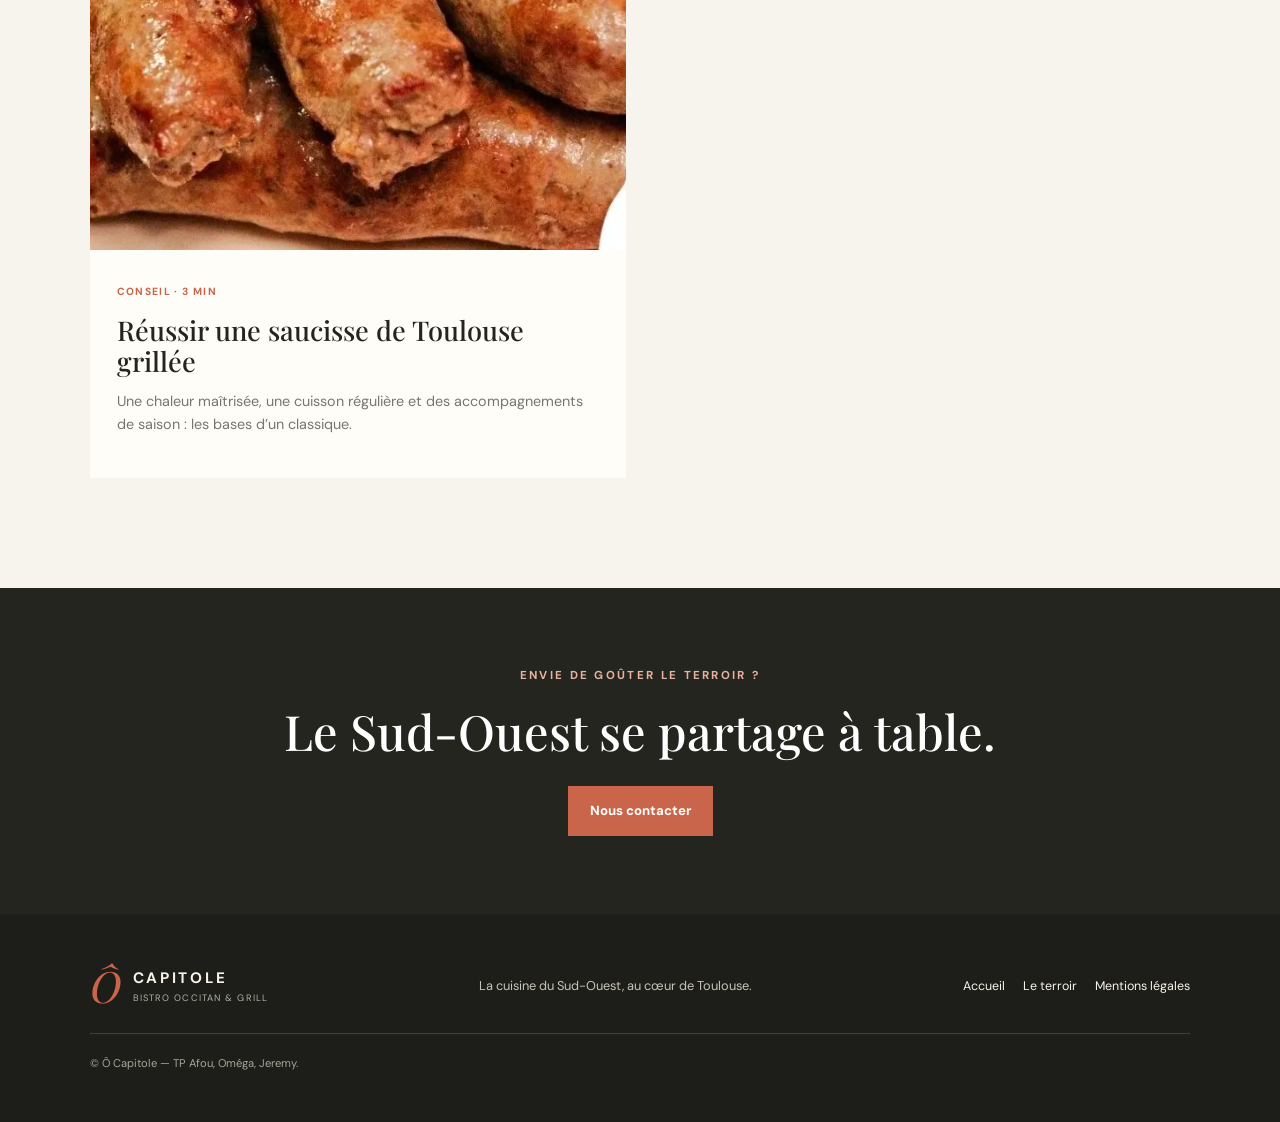
==== commit 978c4ec1: "UPDATE : correction" ====
--- a/conseils.html
+++ b/conseils.html
@@ -96,7 +96,7 @@
           <span>CONSEIL · 3 MIN</span>
           <h2>Réussir une saucisse de Toulouse grillée</h2>
           <p>Une chaleur maîtrisée, une cuisson régulière et des accompagnements de saison : les bases d’un classique.</p>
-          <p class="draft-note">Sujet à développer avant publication.</p>
+         
         </div>
       </article>
     </div>
